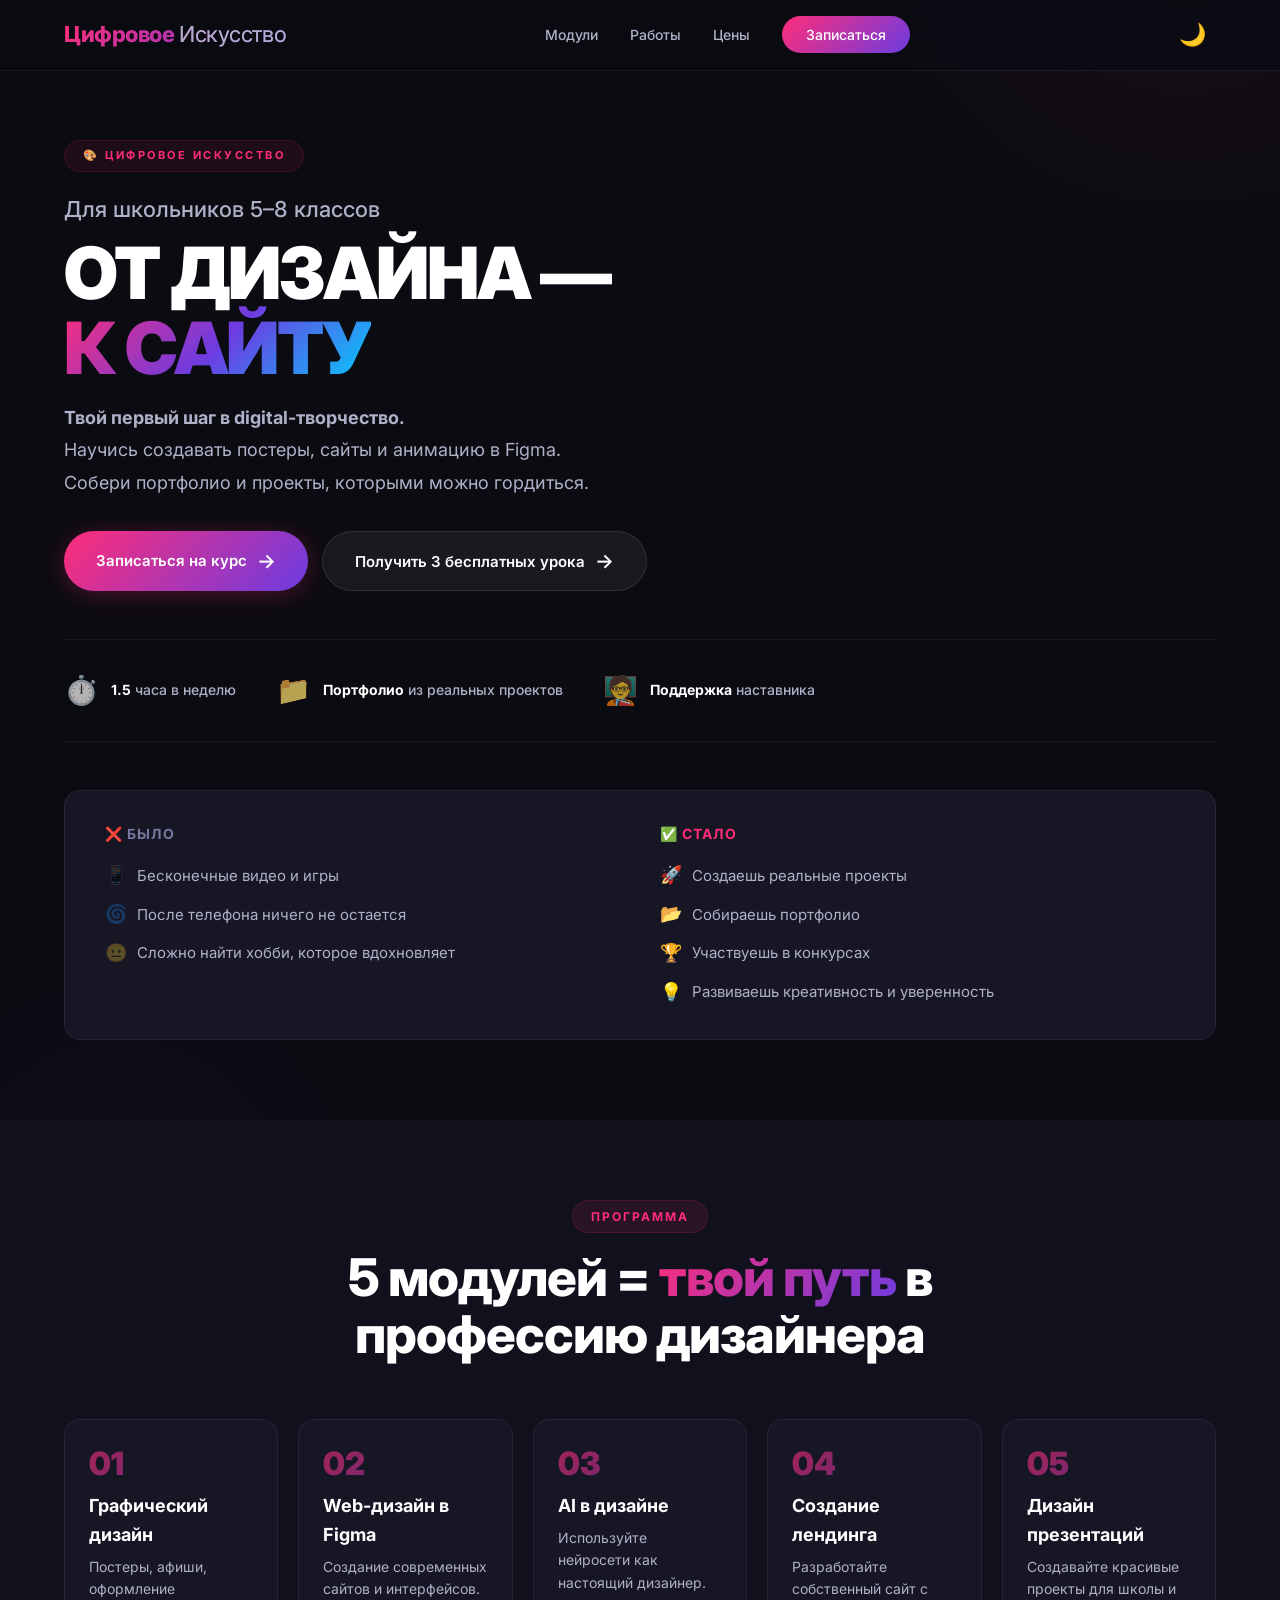
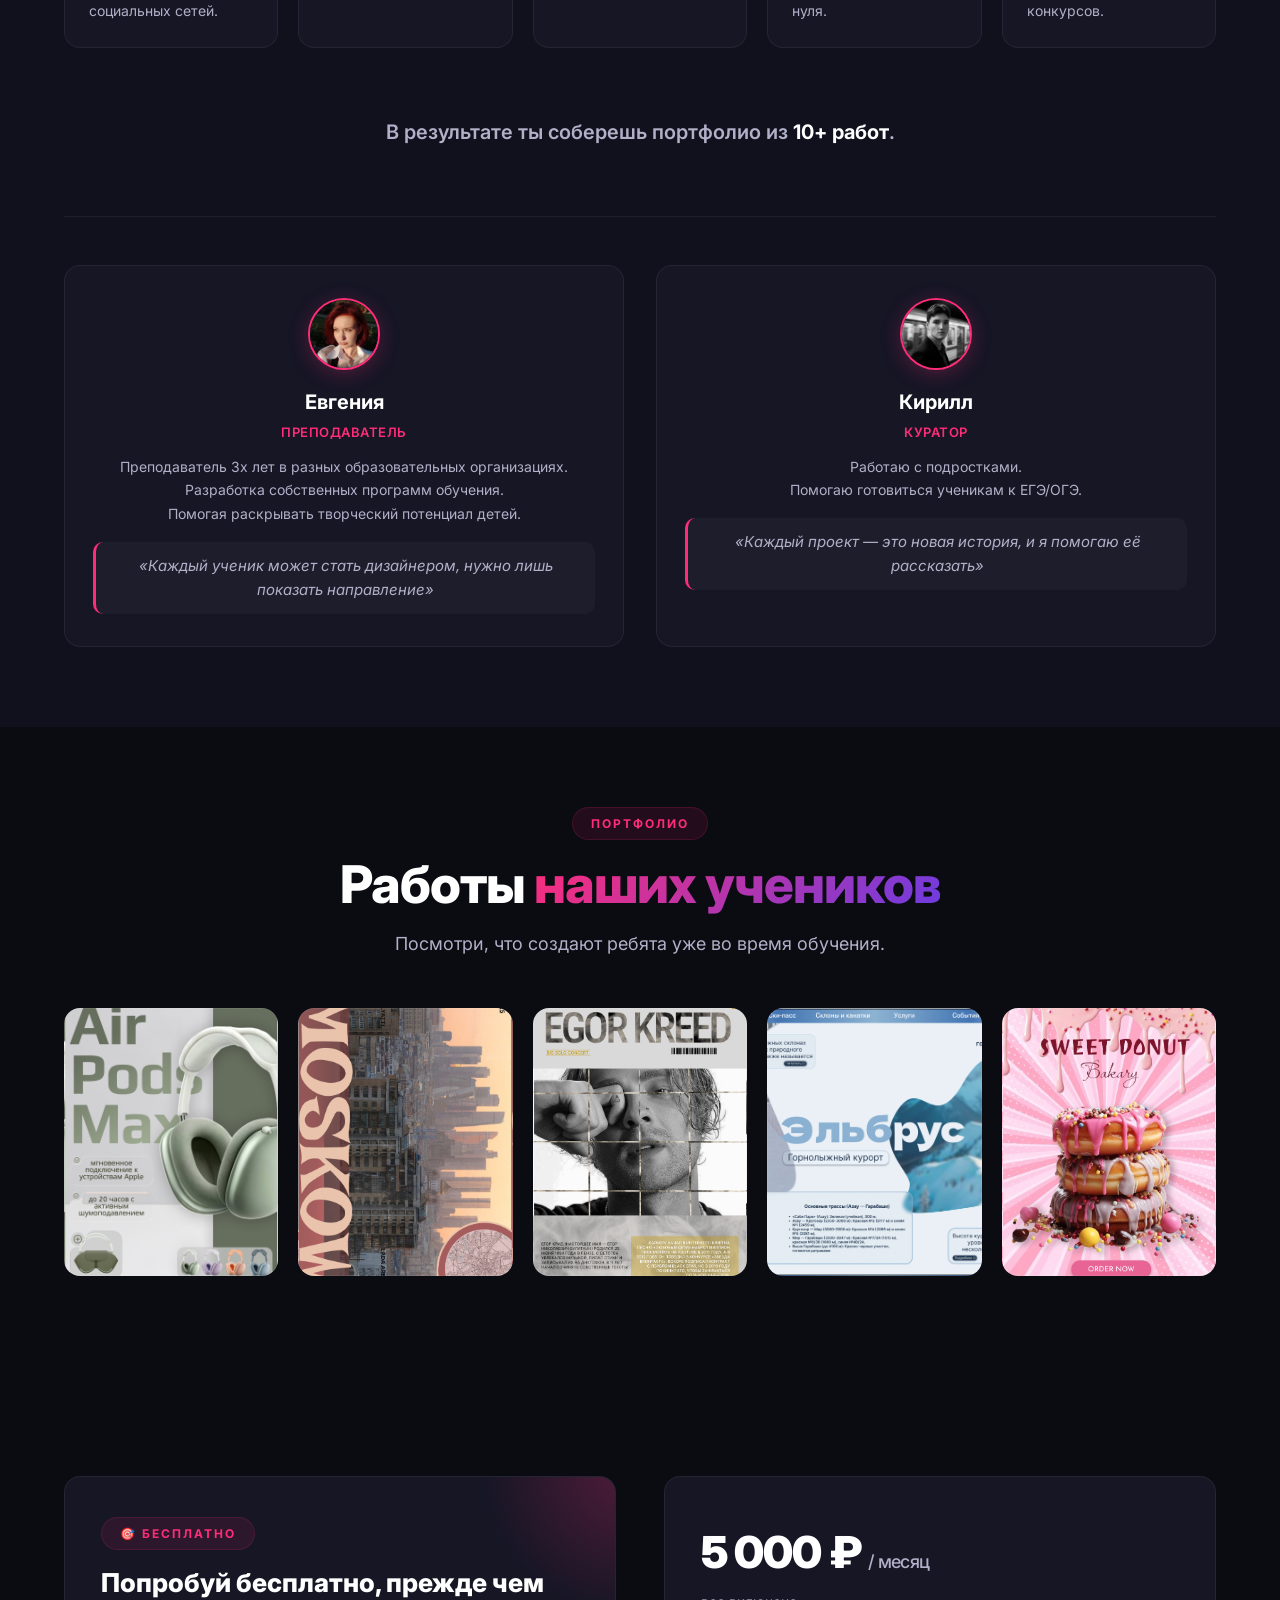
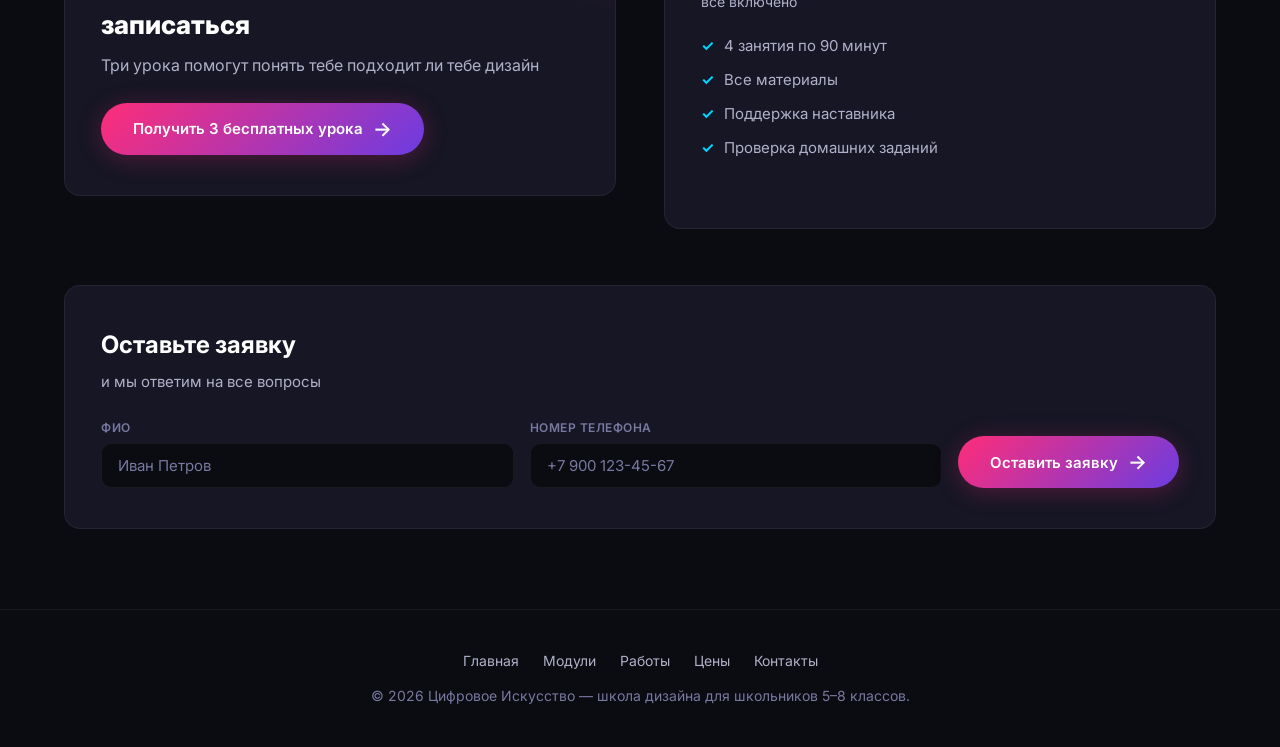
==== index.html @ 3e873a7a "Add files via upload" ====
<!DOCTYPE html>
<html lang="ru">
<head>
    <meta charset="UTF-8" />
    <meta name="viewport" content="width=device-width, initial-scale=1.0" />
    <title>Цифровое Искусство — школа дизайна</title>

    <link rel="preconnect" href="https://fonts.googleapis.com" />
    <link rel="preconnect" href="https://fonts.gstatic.com" crossorigin />
    <link href="https://fonts.googleapis.com/css2?family=Inter:opsz,wght@14..32,400;14..32,500;14..32,600;14..32,700;14..32,800;14..32,900&display=swap" rel="stylesheet" />

    <link rel="stylesheet" href="css/style.css" />
</head>
<body>

    <!-- ========== ХЕДЕР ========== -->
    <header class="header" id="header">
        <div class="container">
            <a href="#" class="logo">Цифровое <span>Искусство</span></a>

            <ul class="nav-links" id="navLinks">
                <li><a href="#modules">Модули</a></li>
                <li><a href="#works">Работы</a></li>
                <li><a href="#pricing">Цены</a></li>
                <li><a href="#contact" class="nav-cta">Записаться</a></li>
            </ul>

            <button class="theme-toggle" id="themeToggle" aria-label="Сменить тему">🌙</button>

            <button class="hamburger" id="hamburger" aria-label="Меню">
                <span></span><span></span><span></span>
            </button>
        </div>
    </header>

    <!-- ========== ГЛАВНЫЙ ЭКРАН ========== -->
    <section class="hero" id="hero">
        <div class="container">

            <div class="hero-badge">🎨 Цифровое искусство</div>

            <p class="hero-subtitle">Для школьников 5–8 классов</p>

            <h1>
                ОТ ДИЗАЙНА —<br />
                <span class="gradient-text">К САЙТУ</span>
            </h1>

            <p class="hero-desc">
                <strong>Твой первый шаг в digital-творчество.</strong><br />
                Научись создавать постеры, сайты и анимацию в Figma.<br />
                Собери портфолио и проекты, которыми можно гордиться.
            </p>

            <div class="hero-buttons">
                <a href="#contact" class="btn btn-primary btn-arrow">Записаться на курс</a>
                <button class="btn btn-secondary btn-arrow" id="freeLessonsBtn">Получить 3 бесплатных урока</button>
            </div>

            <div class="hero-stats">
                <div class="stat">
                    <span class="stat-icon">⏱️</span>
                    <span class="stat-text"><strong>1.5</strong> часа в неделю</span>
                </div>
                <div class="stat">
                    <span class="stat-icon">📁</span>
                    <span class="stat-text"><strong>Портфолио</strong> из реальных проектов</span>
                </div>
                <div class="stat">
                    <span class="stat-icon">🧑‍🏫</span>
                    <span class="stat-text"><strong>Поддержка</strong> наставника</span>
                </div>
            </div>

            <!-- БЫЛО / СТАЛО -->
            <div class="compare-grid">
                <div class="compare-col before">
                    <h4>❌ Было</h4>
                    <ul>
                        <li><span class="icon">📱</span> Бесконечные видео и игры</li>
                        <li><span class="icon">🌀</span> После телефона ничего не остается</li>
                        <li><span class="icon">😐</span> Сложно найти хобби, которое вдохновляет</li>
                    </ul>
                </div>
                <div class="compare-col after">
                    <h4>✅ Стало</h4>
                    <ul>
                        <li><span class="icon">🚀</span> Создаешь реальные проекты</li>
                        <li><span class="icon">📂</span> Собираешь портфолио</li>
                        <li><span class="icon">🏆</span> Участвуешь в конкурсах</li>
                        <li><span class="icon">💡</span> Развиваешь креативность и уверенность</li>
                    </ul>
                </div>
            </div>

        </div>
    </section>

    <!-- ========== МОДУЛИ ========== -->
    <section class="section modules anchor-offset" id="modules">
        <div class="container">

            <div class="modules-header">
                <span class="section-label">Программа</span>
                <h2 class="section-title">
                    5 модулей = <span class="highlight">твой путь</span> в профессию дизайнера
                </h2>
            </div>

            <div class="modules-grid">
                <div class="module-card">
                    <div class="module-number">01</div>
                    <h4>Графический дизайн</h4>
                    <p>Постеры, афиши, оформление социальных сетей.</p>
                </div>
                <div class="module-card">
                    <div class="module-number">02</div>
                    <h4>Web-дизайн в Figma</h4>
                    <p>Создание современных сайтов и интерфейсов.</p>
                </div>
                <div class="module-card">
                    <div class="module-number">03</div>
                    <h4>AI в дизайне</h4>
                    <p>Используйте нейросети как настоящий дизайнер.</p>
                </div>
                <div class="module-card">
                    <div class="module-number">04</div>
                    <h4>Создание лендинга</h4>
                    <p>Разработайте собственный сайт с нуля.</p>
                </div>
                <div class="module-card">
                    <div class="module-number">05</div>
                    <h4>Дизайн презентаций</h4>
                    <p>Создавайте красивые проекты для школы и конкурсов.</p>
                </div>
            </div>

            <div class="modules-result">
                В результате ты соберешь портфолио из <strong>10+ работ</strong>.
            </div>

            <!-- Наставники -->
            <div class="mentors">
                <div class="mentor-card">
                    <div class="mentor-avatar">
                        <img src="assets/images/mentor-evgeniya.png" alt="Евгения" />
                    </div>
                    <h4>Евгения</h4>
                    <div class="mentor-role">Преподаватель</div>
                    <p>
                        Преподаватель 3х лет в разных образовательных организациях.<br />
                        Разработка собственных программ обучения.<br />
                        Помогая раскрывать творческий потенциал детей.
                    </p>
                    <div class="mentor-quote">
                        «Каждый ученик может стать дизайнером, нужно лишь показать направление»
                    </div>
                </div>

                <div class="mentor-card">
                    <div class="mentor-avatar">
                        <img src="assets/images/mentor-kirill.png" alt="Кирилл" />
                    </div>
                    <h4>Кирилл</h4>
                    <div class="mentor-role">Куратор</div>
                    <p>
                        Работаю с подростками.<br />
                        Помогаю готовиться ученикам к ЕГЭ/ОГЭ.
                    </p>
                    <div class="mentor-quote">
                        «Каждый проект — это новая история, и я помогаю её рассказать»
                    </div>
                </div>
            </div>

        </div>
    </section>

    <!-- ========== РАБОТЫ УЧЕНИКОВ (БЕЗ ТЕКСТА) ========== -->
    <section class="section works anchor-offset" id="works">
        <div class="container">

            <div class="works-header">
                <span class="section-label">Портфолио</span>
                <h2 class="section-title">Работы <span class="highlight">наших учеников</span></h2>
                <p class="section-sub">Посмотри, что создают ребята уже во время обучения.</p>
            </div>

            <div class="works-grid">
                <div class="work-card work-1"></div>
                <div class="work-card work-2"></div>
                <div class="work-card work-3"></div>
                <div class="work-card work-4"></div>
                <div class="work-card work-5"></div>
            </div>

        </div>
    </section>

    <!-- ========== МОДАЛЬНОЕ ОКНО ДЛЯ ДОСТУПА К ВИДЕО ========== -->
    <div class="modal-overlay" id="videoAccessModal">
        <div class="modal-box">
            <button class="modal-close" id="modalClose">&times;</button>
            <h3>🎬 Получите доступ к трём бесплатным урокам</h3>
            <p>Введите ваш email, и мы отправим ссылки на видео.</p>
            <form id="accessForm">
                <input type="email" id="accessEmail" placeholder="Ваш email" required />
                <button type="submit" class="btn btn-primary btn-arrow">Получить доступ</button>
            </form>
            <p style="margin-top: 12px; font-size: 14px; color: var(--text-muted);">После ввода email вы будете перенаправлены на страницу с видео.</p>
        </div>
    </div>

    <!-- ========== ЦЕНЫ И ЗАЯВКА ========== -->
    <section class="section pricing anchor-offset" id="pricing">
        <div class="container">

            <div class="pricing-grid">

                <div class="trial-box" id="trial">
                    <span class="section-label" style="margin-bottom:12px;">🎯 Бесплатно</span>
                    <h3>Попробуй бесплатно, прежде чем записаться</h3>
                    <p>Три урока помогут понять тебе подходит ли тебе дизайн</p>
                    <button class="btn btn-primary btn-arrow" id="freeLessonsBtn2">Получить 3 бесплатных урока</button>
                </div>

                <div class="price-box">
                    <div class="price">5 000 ₽ <span>/ месяц</span></div>
                    <div class="price-sub">все включено</div>
                    <ul class="price-features">
                        <li><span class="check">✓</span> 4 занятия по 90 минут</li>
                        <li><span class="check">✓</span> Все материалы</li>
                        <li><span class="check">✓</span> Поддержка наставника</li>
                        <li><span class="check">✓</span> Проверка домашних заданий</li>
                    </ul>
                </div>

                <div class="form-box" id="contact">
                    <h3>Оставьте заявку</h3>
                    <p class="form-sub">и мы ответим на все вопросы</p>

                    <form id="signupForm">
                        <div class="form-group">
                            <div class="field">
                                <label for="name">ФИО</label>
                                <input type="text" id="name" placeholder="Иван Петров" required />
                            </div>
                            <div class="field">
                                <label for="phone">Номер телефона</label>
                                <input type="tel" id="phone" placeholder="+7 900 123-45-67" required />
                            </div>
                            <button type="submit" class="btn btn-primary btn-arrow">Оставить заявку</button>
                        </div>
                    </form>
                </div>

            </div>

        </div>
    </section>

    <!-- ========== ФУТЕР ========== -->
    <footer class="footer">
        <div class="container">
            <div class="footer-links">
                <a href="#hero">Главная</a>
                <a href="#modules">Модули</a>
                <a href="#works">Работы</a>
                <a href="#pricing">Цены</a>
                <a href="#contact">Контакты</a>
            </div>
            <p>
                © 2026 Цифровое Искусство — школа дизайна для школьников 5–8 классов.
            </p>
        </div>
    </footer>

    <script src="js/script.js"></script>
</body>
</html>
---- css/style.css ----
/* ============================================
   0. RESET & БАЗОВЫЕ ПЕРЕМЕННЫЕ (ТЁМНАЯ ТЕМА)
   ============================================ */
*,
*::before,
*::after {
    margin: 0;
    padding: 0;
    box-sizing: border-box;
}

:root {
    --bg-primary: #0b0b12;
    --bg-secondary: #11111e;
    --bg-card: #161625;
    --bg-card-hover: #1e1e35;
    --text-primary: #ffffff;
    --text-secondary: #b0b0c8;
    --text-muted: #7878a0;
    --pink: #ff2d78;
    --pink-glow: rgba(255, 45, 120, 0.25);
    --purple: #6c3ce1;
    --purple-glow: rgba(108, 60, 225, 0.20);
    --cyan: #00d4ff;
    --cyan-glow: rgba(0, 212, 255, 0.15);
    --border-color: rgba(255, 255, 255, 0.06);
    --radius: 16px;
    --radius-sm: 10px;
    --transition: 0.3s cubic-bezier(0.4, 0, 0.2, 1);
    --font: 'Inter', -apple-system, BlinkMacSystemFont, sans-serif;
}

/* ===== СВЕТЛАЯ ТЕМА ===== */
.light-theme {
    --bg-primary: #f5f5f7;
    --bg-secondary: #e8e8ed;
    --bg-card: #ffffff;
    --bg-card-hover: #f0f0f5;
    --text-primary: #1a1a1e;
    --text-secondary: #3a3a4a;
    --text-muted: #6a6a82;
    --border-color: rgba(0, 0, 0, 0.08);
}

html {
    scroll-behavior: smooth;
}

body {
    font-family: var(--font);
    background: var(--bg-primary);
    color: var(--text-primary);
    line-height: 1.6;
    overflow-x: hidden;
    -webkit-font-smoothing: antialiased;
    transition: background 0.3s, color 0.3s;
}

a {
    text-decoration: none;
    color: inherit;
}

img {
    display: block;
    max-width: 100%;
}

.container {
    max-width: 1200px;
    margin: 0 auto;
    padding: 0 24px;
}

.section {
    padding: 80px 0;
}

.section-label {
    display: inline-block;
    font-size: 12px;
    font-weight: 700;
    letter-spacing: 2px;
    text-transform: uppercase;
    color: var(--pink);
    background: rgba(255, 45, 120, 0.10);
    padding: 6px 18px;
    border-radius: 100px;
    border: 1px solid rgba(255, 45, 120, 0.15);
    margin-bottom: 16px;
}

.section-title {
    font-size: clamp(32px, 5vw, 52px);
    font-weight: 800;
    line-height: 1.1;
    letter-spacing: -0.02em;
    margin-bottom: 16px;
}

.section-title .highlight {
    background: linear-gradient(135deg, var(--pink), var(--purple));
    -webkit-background-clip: text;
    -webkit-text-fill-color: transparent;
    background-clip: text;
}

.section-sub {
    font-size: 18px;
    color: var(--text-secondary);
    max-width: 600px;
    line-height: 1.7;
}

/* ============================================
   1. КНОПКИ
   ============================================ */
.btn {
    display: inline-flex;
    align-items: center;
    gap: 10px;
    padding: 14px 32px;
    border-radius: 100px;
    font-weight: 600;
    font-size: 15px;
    border: none;
    cursor: pointer;
    transition: var(--transition);
    font-family: var(--font);
    position: relative;
    overflow: hidden;
}

.btn-primary {
    background: linear-gradient(135deg, var(--pink), var(--purple));
    color: #fff !important;
    box-shadow: 0 4px 24px var(--pink-glow);
}
.btn-primary:hover {
    transform: translateY(-2px) scale(1.02);
    box-shadow: 0 8px 40px var(--pink-glow);
}

.btn-secondary {
    background: rgba(255, 255, 255, 0.06);
    color: var(--text-primary);
    border: 1px solid rgba(255, 255, 255, 0.10);
    backdrop-filter: blur(4px);
}
.btn-secondary:hover {
    background: rgba(255, 255, 255, 0.12);
    border-color: rgba(255, 255, 255, 0.20);
    transform: translateY(-2px);
}
.light-theme .btn-secondary {
    background: rgba(0, 0, 0, 0.06);
    border-color: rgba(0, 0, 0, 0.12);
    color: #1a1a1e;
}
.light-theme .btn-secondary:hover {
    background: rgba(0, 0, 0, 0.12);
}

.btn-arrow::after {
    content: '→';
    font-size: 20px;
    transition: var(--transition);
    display: inline-block;
}
.btn-arrow:hover::after {
    transform: translateX(4px);
}

/* ============================================
   2. ХЕДЕР
   ============================================ */
.header {
    position: fixed;
    top: 0;
    left: 0;
    right: 0;
    z-index: 1000;
    padding: 16px 0;
    background: rgba(11, 11, 18, 0.80);
    backdrop-filter: blur(16px) saturate(1.2);
    border-bottom: 1px solid var(--border-color);
    transition: background 0.3s, border-color 0.3s;
}

.light-theme .header {
    background: rgba(245, 245, 247, 0.85);
}

.header .container {
    display: flex;
    align-items: center;
    justify-content: space-between;
}

.logo {
    font-size: 22px;
    font-weight: 800;
    letter-spacing: -0.02em;
    background: linear-gradient(135deg, var(--pink), var(--purple));
    -webkit-background-clip: text;
    -webkit-text-fill-color: transparent;
    background-clip: text;
}
.logo span {
    font-weight: 400;
    -webkit-text-fill-color: var(--text-secondary);
    background: none;
}

.nav-links {
    display: flex;
    align-items: center;
    gap: 32px;
    list-style: none;
}
.nav-links a {
    font-size: 14px;
    font-weight: 500;
    color: var(--text-secondary);
    transition: var(--transition);
    position: relative;
}
.nav-links a::after {
    content: '';
    position: absolute;
    bottom: -4px;
    left: 0;
    width: 0;
    height: 2px;
    background: var(--pink);
    transition: var(--transition);
}
.nav-links a:hover {
    color: var(--text-primary);
}
.nav-links a:hover::after {
    width: 100%;
}

.nav-cta {
    padding: 10px 24px;
    font-size: 13px;
    background: linear-gradient(135deg, var(--pink), var(--purple));
    border-radius: 100px;
    color: #fff !important;
    font-weight: 600;
    transition: var(--transition);
    border: none;
    cursor: pointer;
}
.nav-cta:hover {
    transform: scale(1.05);
    box-shadow: 0 4px 24px var(--pink-glow);
}

.hamburger {
    display: none;
    flex-direction: column;
    gap: 5px;
    cursor: pointer;
    background: none;
    border: none;
    padding: 4px;
}
.hamburger span {
    display: block;
    width: 26px;
    height: 2.5px;
    background: var(--text-primary);
    border-radius: 4px;
    transition: var(--transition);
}

.theme-toggle {
    background: none;
    border: none;
    font-size: 22px;
    cursor: pointer;
    padding: 6px 10px;
    border-radius: 100px;
    transition: var(--transition);
    color: var(--text-secondary);
}
.theme-toggle:hover {
    background: rgba(255, 255, 255, 0.06);
    transform: scale(1.1);
}
.light-theme .theme-toggle:hover {
    background: rgba(0, 0, 0, 0.06);
}

/* ============================================
   3. ГЛАВНЫЙ ЭКРАН (HERO)
   ============================================ */
.hero {
    padding: 140px 0 80px;
    position: relative;
    overflow: hidden;
}

.hero::before {
    content: '';
    position: absolute;
    top: -40%;
    right: -20%;
    width: 700px;
    height: 700px;
    background: radial-gradient(circle, rgba(255, 45, 120, 0.08), transparent 70%);
    pointer-events: none;
    border-radius: 50%;
}
.hero::after {
    content: '';
    position: absolute;
    bottom: -30%;
    left: -10%;
    width: 500px;
    height: 500px;
    background: radial-gradient(circle, rgba(108, 60, 225, 0.06), transparent 70%);
    pointer-events: none;
    border-radius: 50%;
}

.hero .container {
    position: relative;
    z-index: 2;
}

.hero-badge {
    display: inline-block;
    font-size: 11px;
    font-weight: 700;
    letter-spacing: 2.5px;
    text-transform: uppercase;
    color: var(--pink);
    background: rgba(255, 45, 120, 0.08);
    padding: 6px 18px;
    border-radius: 100px;
    border: 1px solid rgba(255, 45, 120, 0.12);
    margin-bottom: 20px;
}

.hero h1 {
    font-size: clamp(38px, 7vw, 72px);
    font-weight: 900;
    line-height: 1.05;
    letter-spacing: -0.03em;
    margin-bottom: 8px;
}
.hero h1 .gradient-text {
    background: linear-gradient(135deg, var(--pink), var(--purple), var(--cyan));
    -webkit-background-clip: text;
    -webkit-text-fill-color: transparent;
    background-clip: text;
}

.hero-subtitle {
    font-size: clamp(16px, 2vw, 22px);
    color: var(--text-secondary);
    font-weight: 500;
    margin-bottom: 8px;
}

.hero-desc {
    font-size: 18px;
    color: var(--text-secondary);
    max-width: 540px;
    line-height: 1.8;
    margin: 16px 0 32px;
}

.hero-buttons {
    display: flex;
    flex-wrap: wrap;
    gap: 14px;
    margin-bottom: 48px;
}

.hero-stats {
    display: flex;
    flex-wrap: wrap;
    gap: 40px;
    padding: 28px 0;
    border-top: 1px solid var(--border-color);
    border-bottom: 1px solid var(--border-color);
    margin-bottom: 48px;
}
.hero-stats .stat {
    display: flex;
    align-items: center;
    gap: 12px;
}
.hero-stats .stat-icon {
    font-size: 28px;
    opacity: 0.7;
}
.hero-stats .stat-text {
    font-size: 14px;
    color: var(--text-secondary);
    font-weight: 500;
}
.hero-stats .stat-text strong {
    color: var(--text-primary);
    font-weight: 700;
}

.compare-grid {
    display: grid;
    grid-template-columns: 1fr 1fr;
    gap: 40px;
    background: var(--bg-card);
    border-radius: var(--radius);
    padding: 32px 40px;
    border: 1px solid var(--border-color);
    transition: background 0.3s, border-color 0.3s;
}
.compare-col h4 {
    font-size: 14px;
    font-weight: 700;
    letter-spacing: 1px;
    text-transform: uppercase;
    margin-bottom: 16px;
}
.compare-col.before h4 {
    color: var(--text-muted);
}
.compare-col.after h4 {
    color: var(--pink);
}
.compare-col ul {
    list-style: none;
    display: flex;
    flex-direction: column;
    gap: 10px;
}
.compare-col ul li {
    font-size: 15px;
    color: var(--text-secondary);
    display: flex;
    align-items: center;
    gap: 10px;
}
.compare-col ul li .icon {
    font-size: 18px;
    flex-shrink: 0;
}
.compare-col.before ul li .icon {
    opacity: 0.3;
}
.compare-col.after ul li .icon {
    color: var(--cyan);
}

/* ============================================
   4. МОДУЛИ
   ============================================ */
.modules {
    background: var(--bg-secondary);
    transition: background 0.3s;
}

.modules-header {
    text-align: center;
    margin-bottom: 56px;
}
.modules-header .section-title {
    max-width: 700px;
    margin: 0 auto 12px;
}
.modules-header .section-sub {
    margin: 0 auto;
}

.modules-grid {
    display: grid;
    grid-template-columns: repeat(auto-fit, minmax(200px, 1fr));
    gap: 20px;
    margin-bottom: 48px;
}

.module-card {
    background: var(--bg-card);
    border-radius: var(--radius);
    padding: 28px 24px 24px;
    border: 1px solid var(--border-color);
    transition: var(--transition);
    position: relative;
    overflow: hidden;
}
.module-card::before {
    content: '';
    position: absolute;
    top: 0;
    left: 0;
    right: 0;
    height: 3px;
    background: linear-gradient(90deg, var(--pink), var(--purple));
    opacity: 0;
    transition: var(--transition);
}
.module-card:hover {
    transform: translateY(-4px);
    border-color: rgba(255, 45, 120, 0.15);
    background: var(--bg-card-hover);
}
.module-card:hover::before {
    opacity: 1;
}

.module-number {
    font-size: 32px;
    font-weight: 900;
    background: linear-gradient(135deg, var(--pink), var(--purple));
    -webkit-background-clip: text;
    -webkit-text-fill-color: transparent;
    background-clip: text;
    opacity: 0.6;
    line-height: 1;
    margin-bottom: 12px;
}
.module-card h4 {
    font-size: 18px;
    font-weight: 700;
    margin-bottom: 6px;
}
.module-card p {
    font-size: 14px;
    color: var(--text-secondary);
    line-height: 1.6;
}

.modules-result {
    text-align: center;
    font-size: 20px;
    font-weight: 600;
    color: var(--text-secondary);
    padding: 20px 0 12px;
}
.modules-result strong {
    color: var(--text-primary);
}

.mentors {
    display: grid;
    grid-template-columns: repeat(auto-fit, minmax(280px, 1fr));
    gap: 32px;
    margin-top: 56px;
    padding-top: 48px;
    border-top: 1px solid var(--border-color);
}

.mentor-card {
    background: var(--bg-card);
    border-radius: var(--radius);
    padding: 32px 28px;
    border: 1px solid var(--border-color);
    transition: var(--transition);
    text-align: center;
}
.mentor-card:hover {
    border-color: rgba(255, 255, 255, 0.08);
    transform: translateY(-2px);
}

.mentor-avatar {
    width: 72px;
    height: 72px;
    border-radius: 50%;
    margin: 0 auto 16px;
    overflow: hidden;
    border: 2px solid var(--pink);
    box-shadow: 0 4px 20px var(--pink-glow);
}
.mentor-avatar img {
    width: 100%;
    height: 100%;
    object-fit: cover;
}

.mentor-card h4 {
    font-size: 20px;
    font-weight: 700;
    margin-bottom: 4px;
}
.mentor-card .mentor-role {
    font-size: 13px;
    color: var(--pink);
    font-weight: 600;
    text-transform: uppercase;
    letter-spacing: 0.5px;
    margin-bottom: 12px;
}
.mentor-card p {
    font-size: 14px;
    color: var(--text-secondary);
    line-height: 1.7;
}
.mentor-quote {
    margin-top: 16px;
    font-style: italic;
    font-size: 15px;
    color: var(--text-secondary);
    padding: 12px 16px;
    background: rgba(255, 255, 255, 0.03);
    border-radius: var(--radius-sm);
    border-left: 3px solid var(--pink);
}
.light-theme .mentor-quote {
    background: rgba(0, 0, 0, 0.06);
    border-left-color: var(--pink);
}

/* ============================================
   5. РАБОТЫ УЧЕНИКОВ (БЕЗ ТЕКСТА, АДАПТИВНО)
   ============================================ */
.works {
    background: var(--bg-primary);
    transition: background 0.3s;
}

.works-header {
    text-align: center;
    margin-bottom: 48px;
}
.works-header .section-sub {
    margin: 0 auto;
}

.works-grid {
    display: grid;
    grid-template-columns: repeat(auto-fit, minmax(180px, 1fr));
    gap: 20px;
    margin-bottom: 40px;
}

.work-card {
    background: var(--bg-card);
    border-radius: var(--radius);
    overflow: hidden;
    border: 1px solid var(--border-color);
    transition: var(--transition);
    aspect-ratio: 4 / 5;
    background-size: cover;
    background-position: center;
    min-height: 140px;
}
.work-card:hover {
    transform: scale(1.02);
    border-color: rgba(255, 45, 120, 0.20);
}

/* РЕАЛЬНЫЕ КАРТИНКИ (PNG) */
.work-1 { background-image: url('../assets/images/work-1.png'); }
.work-2 { background-image: url('../assets/images/work-2.png'); }
.work-3 { background-image: url('../assets/images/work-3.png'); }
.work-4 { background-image: url('../assets/images/work-4.png'); }
.work-5 { background-image: url('../assets/images/work-5.png'); }

/* ============================================
   6. ВИДЕО (скрыто, показывается через JS)
   ============================================ */
.videos {
    background: var(--bg-secondary);
    transition: background 0.3s;
}
.video-gallery {
    display: grid;
    grid-template-columns: repeat(auto-fit, minmax(280px, 1fr));
    gap: 24px;
    margin-top: 24px;
}
.video-item {
    background: var(--bg-card);
    border-radius: var(--radius);
    overflow: hidden;
    padding: 12px;
    border: 1px solid var(--border-color);
    transition: var(--transition);
}
.video-item:hover {
    border-color: rgba(255, 45, 120, 0.2);
}
.video-item iframe {
    width: 100%;
    aspect-ratio: 16/9;
    border: none;
    border-radius: var(--radius-sm);
}
.video-item h4 {
    margin-top: 10px;
    font-size: 16px;
    color: var(--text-primary);
}

/* ============================================
   7. МОДАЛЬНОЕ ОКНО
   ============================================ */
.modal-overlay {
    display: none;
    position: fixed;
    inset: 0;
    background: rgba(0, 0, 0, 0.6);
    backdrop-filter: blur(8px);
    z-index: 9999;
    justify-content: center;
    align-items: center;
}
.modal-overlay.active {
    display: flex;
}

.modal-box {
    background: var(--bg-card);
    border-radius: var(--radius);
    padding: 40px;
    max-width: 500px;
    width: 90%;
    position: relative;
    border: 1px solid var(--border-color);
    box-shadow: 0 20px 60px rgba(0, 0, 0, 0.5);
}
.modal-close {
    position: absolute;
    top: 12px;
    right: 16px;
    background: none;
    border: none;
    font-size: 28px;
    color: var(--text-secondary);
    cursor: pointer;
    transition: var(--transition);
}
.modal-close:hover {
    color: var(--text-primary);
    transform: rotate(90deg);
}
.modal-box h3 {
    font-size: 26px;
    margin-bottom: 8px;
}
.modal-box p {
    color: var(--text-secondary);
    margin-bottom: 20px;
}
.modal-box form {
    display: flex;
    flex-direction: column;
    gap: 16px;
}
.modal-box input {
    padding: 12px 16px;
    border-radius: var(--radius-sm);
    border: 1px solid var(--border-color);
    background: var(--bg-primary);
    color: var(--text-primary);
    font-size: 16px;
    font-family: var(--font);
}
.modal-box input:focus {
    border-color: var(--pink);
    outline: none;
    box-shadow: 0 0 0 4px var(--pink-glow);
}
.modal-box .btn {
    justify-content: center;
}

/* ============================================
   8. ЦЕНЫ И ФОРМА
   ============================================ */
.pricing {
    background: var(--bg-primary);
    transition: background 0.3s;
}

.pricing-grid {
    display: grid;
    grid-template-columns: 1fr 1fr;
    gap: 48px;
    align-items: start;
}

.trial-box {
    background: var(--bg-card);
    border-radius: var(--radius);
    padding: 40px 36px;
    border: 1px solid var(--border-color);
    position: relative;
    overflow: hidden;
    transition: background 0.3s, border-color 0.3s;
}
.trial-box::before {
    content: '';
    position: absolute;
    top: -50%;
    right: -30%;
    width: 300px;
    height: 300px;
    background: radial-gradient(circle, var(--pink-glow), transparent 70%);
    pointer-events: none;
}

.trial-box h3 {
    font-size: 26px;
    font-weight: 800;
    margin-bottom: 8px;
    position: relative;
    z-index: 2;
}
.trial-box p {
    color: var(--text-secondary);
    font-size: 16px;
    margin-bottom: 24px;
    position: relative;
    z-index: 2;
}
.trial-box .btn {
    position: relative;
    z-index: 2;
}

.price-box {
    background: var(--bg-card);
    border-radius: var(--radius);
    padding: 40px 36px;
    border: 1px solid var(--border-color);
    transition: background 0.3s, border-color 0.3s;
}
.price-box .price {
    font-size: 44px;
    font-weight: 900;
    letter-spacing: -0.02em;
    margin-bottom: 4px;
}
.price-box .price span {
    font-size: 18px;
    font-weight: 500;
    color: var(--text-secondary);
}
.price-box .price-sub {
    color: var(--text-secondary);
    font-size: 14px;
    margin-bottom: 20px;
}
.price-features {
    list-style: none;
    display: flex;
    flex-direction: column;
    gap: 10px;
    margin-bottom: 28px;
}
.price-features li {
    display: flex;
    align-items: center;
    gap: 10px;
    font-size: 15px;
    color: var(--text-secondary);
}
.price-features li .check {
    color: var(--cyan);
    font-weight: 700;
}

.form-box {
    background: var(--bg-card);
    border-radius: var(--radius);
    padding: 40px 36px;
    border: 1px solid var(--border-color);
    grid-column: 1 / -1;
    margin-top: 8px;
    transition: background 0.3s, border-color 0.3s;
}
.form-box h3 {
    font-size: 24px;
    font-weight: 700;
    margin-bottom: 6px;
}
.form-box .form-sub {
    color: var(--text-secondary);
    font-size: 15px;
    margin-bottom: 24px;
}

.form-group {
    display: flex;
    flex-wrap: wrap;
    gap: 16px;
    align-items: flex-end;
}
.form-group .field {
    flex: 1 1 200px;
    min-width: 160px;
}
.form-group .field label {
    display: block;
    font-size: 12px;
    font-weight: 600;
    text-transform: uppercase;
    letter-spacing: 0.5px;
    color: var(--text-muted);
    margin-bottom: 6px;
}
.form-group .field input {
    width: 100%;
    padding: 12px 16px;
    border-radius: var(--radius-sm);
    border: 1px solid var(--border-color);
    background: var(--bg-primary);
    color: var(--text-primary);
    font-size: 15px;
    font-family: var(--font);
    transition: var(--transition);
    outline: none;
}
.form-group .field input::placeholder {
    color: var(--text-muted);
}
.form-group .field input:focus {
    border-color: var(--pink);
    background: rgba(255, 45, 120, 0.04);
    box-shadow: 0 0 0 4px var(--pink-glow);
}
.form-group .btn {
    flex-shrink: 0;
}

/* ============================================
   9. ФУТЕР
   ============================================ */
.footer {
    padding: 40px 0;
    border-top: 1px solid var(--border-color);
    text-align: center;
    color: var(--text-muted);
    font-size: 14px;
}
.footer a {
    color: var(--text-secondary);
    transition: var(--transition);
}
.footer a:hover {
    color: var(--text-primary);
}
.footer .footer-links {
    display: flex;
    justify-content: center;
    gap: 24px;
    margin-bottom: 12px;
    flex-wrap: wrap;
}

/* ============================================
   10. АДАПТИВНОСТЬ
   ============================================ */
@media (max-width: 992px) {
    .pricing-grid {
        grid-template-columns: 1fr;
        gap: 32px;
    }
    .form-box {
        grid-column: 1;
    }
    .compare-grid {
        grid-template-columns: 1fr;
        gap: 24px;
        padding: 24px;
    }
    .hero-stats {
        gap: 24px;
    }
}

@media (max-width: 768px) {
    .nav-links {
        display: none;
        flex-direction: column;
        position: absolute;
        top: 100%;
        left: 0;
        right: 0;
        background: var(--bg-primary);
        padding: 24px;
        gap: 16px;
        border-bottom: 1px solid var(--border-color);
    }
    .nav-links.open {
        display: flex;
    }
    .hamburger {
        display: flex;
    }

    .hero {
        padding: 120px 0 60px;
    }
    .hero-buttons {
        flex-direction: column;
        align-items: stretch;
    }
    .hero-buttons .btn {
        justify-content: center;
    }

    .section {
        padding: 56px 0;
    }

    .modules-grid {
        grid-template-columns: 1fr 1fr;
    }

    .mentors {
        grid-template-columns: 1fr;
    }

    .form-group {
        flex-direction: column;
        align-items: stretch;
    }
    .form-group .field {
        flex: 1 1 auto;
    }
    .form-group .btn {
        width: 100%;
        justify-content: center;
    }

    .trial-box,
    .price-box,
    .form-box {
        padding: 28px 20px;
    }

    .compare-grid {
        padding: 20px;
    }

    .hero-stats {
        flex-direction: column;
        gap: 14px;
        padding: 20px 0;
    }

    .video-gallery {
        grid-template-columns: 1fr !important;
    }

    /* УЛУЧШЕННАЯ АДАПТАЦИЯ ДЛЯ РАБОТ */
    .works-grid {
        grid-template-columns: repeat(auto-fit, minmax(150px, 1fr));
        gap: 16px;
    }
    .work-card {
        aspect-ratio: 1 / 1;
        min-height: 120px;
    }
}

@media (max-width: 480px) {
    .modules-grid {
        grid-template-columns: 1fr;
    }
    .works-grid {
        grid-template-columns: 1fr 1fr;
        gap: 12px;
    }
    .work-card {
        aspect-ratio: 1 / 1;
        min-height: 100px;
        border-radius: 12px;
    }
    .price-box .price {
        font-size: 34px;
    }
    .container {
        padding: 0 16px;
    }
}

/* ============================================
   11. ВСПОМОГАТЕЛЬНЫЕ КЛАССЫ
   ============================================ */
.text-center {
    text-align: center;
}
.mt-16 {
    margin-top: 16px;
}
.mt-24 {
    margin-top: 24px;
}
.mt-32 {
    margin-top: 32px;
}
.gap-8 {
    gap: 8px;
}
.flex-center {
    display: flex;
    align-items: center;
    justify-content: center;
}

.anchor-offset {
    scroll-margin-top: 80px;
}
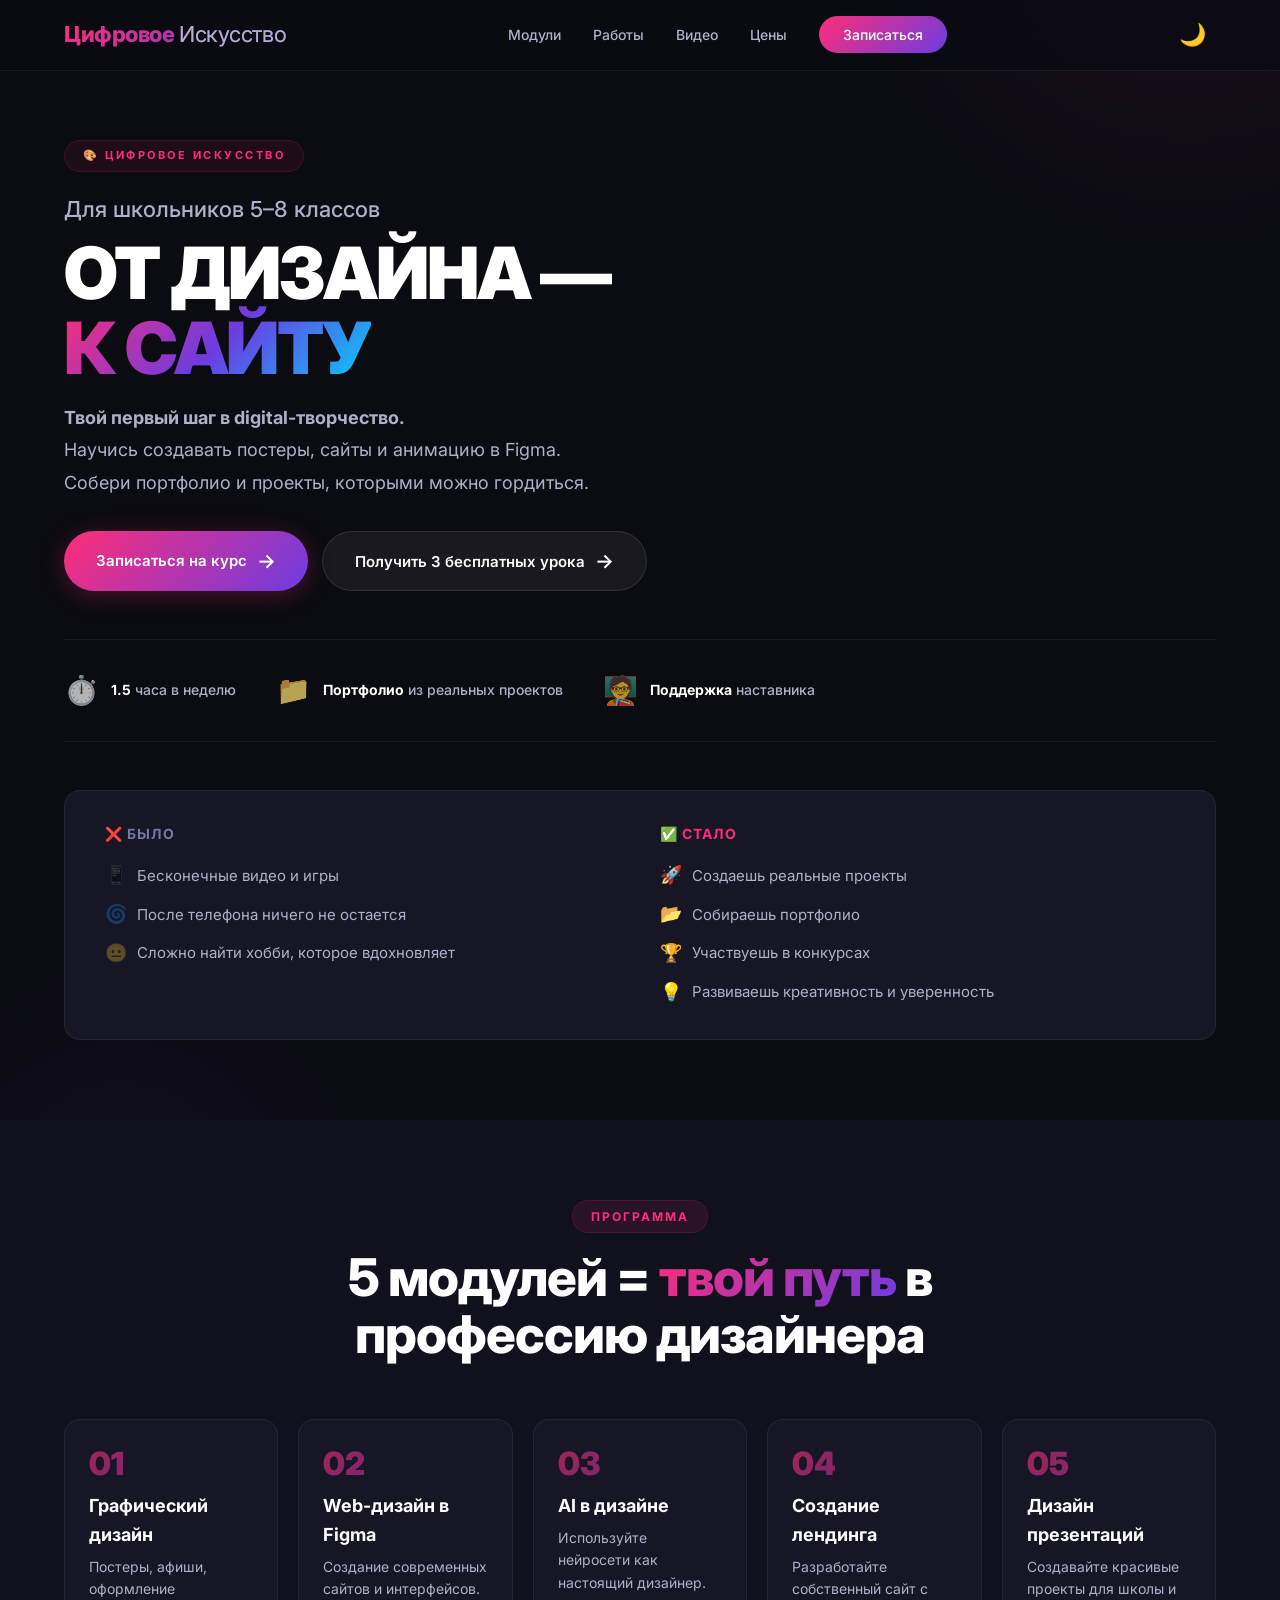
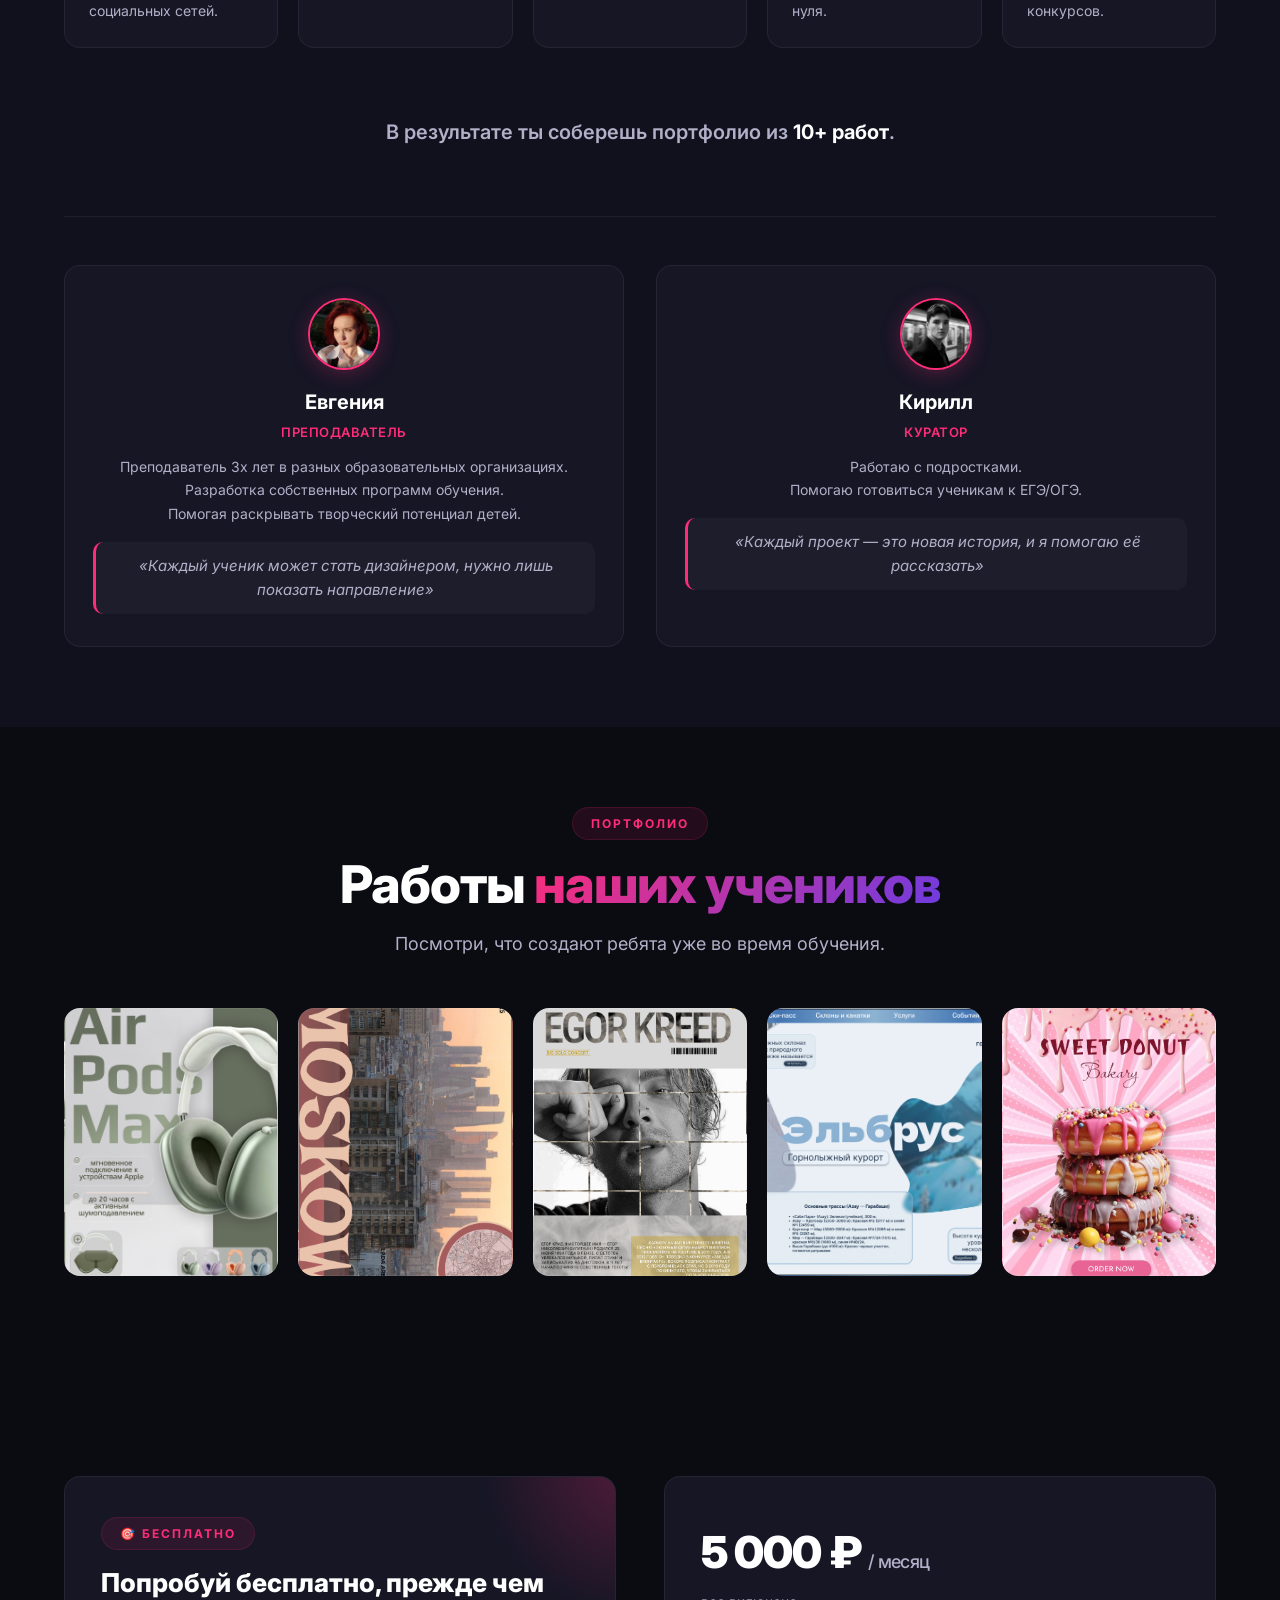
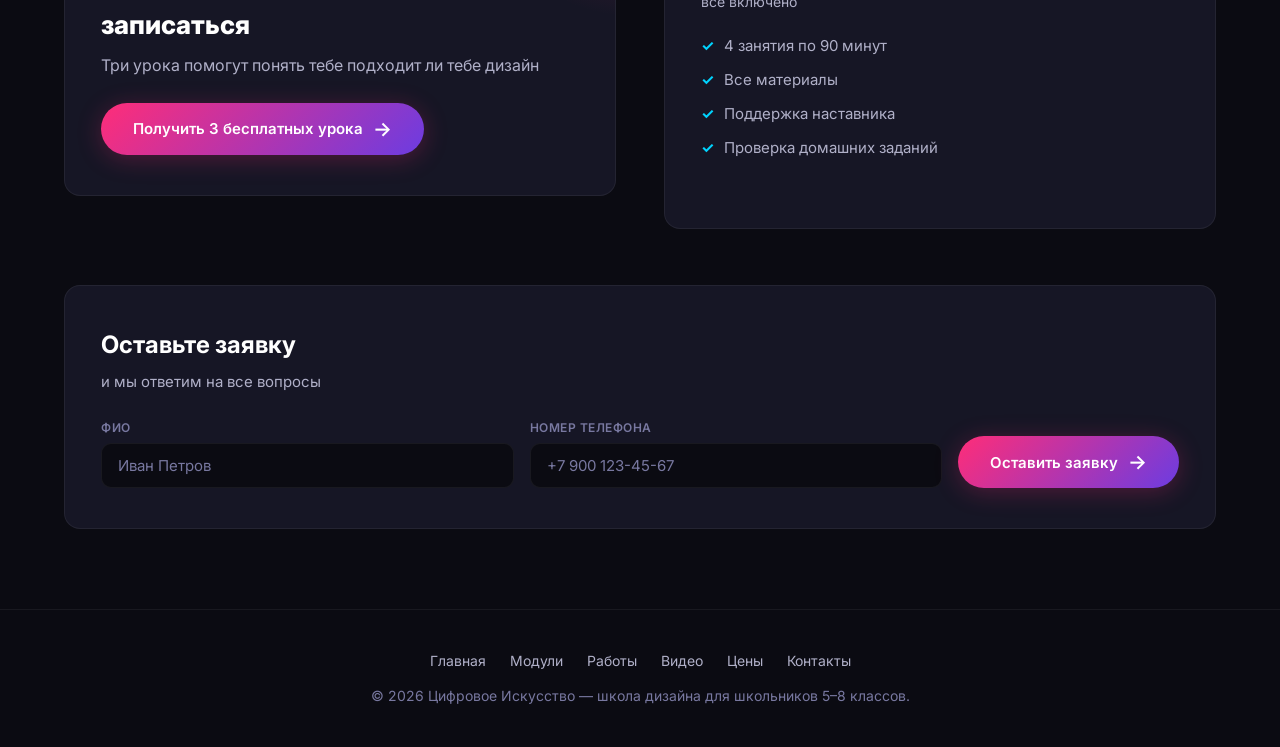
==== commit 382028c9: "Update index.html" ====
--- a/index.html
+++ b/index.html
@@ -21,6 +21,7 @@
             <ul class="nav-links" id="navLinks">
                 <li><a href="#modules">Модули</a></li>
                 <li><a href="#works">Работы</a></li>
+                <li><a href="#videosSection">Видео</a></li>
                 <li><a href="#pricing">Цены</a></li>
                 <li><a href="#contact" class="nav-cta">Записаться</a></li>
             </ul>
@@ -176,7 +177,7 @@
         </div>
     </section>
 
-    <!-- ========== РАБОТЫ УЧЕНИКОВ (БЕЗ ТЕКСТА) ========== -->
+    <!-- ========== РАБОТЫ УЧЕНИКОВ ========== -->
     <section class="section works anchor-offset" id="works">
         <div class="container">
 
@@ -197,17 +198,36 @@
         </div>
     </section>
 
+    <!-- ========== ВИДЕО (НА ГЛАВНОЙ, СКРЫТО ДО ДОСТУПА) ========== -->
+    <section class="section videos anchor-offset" id="videosSection" style="display: none;">
+        <div class="container">
+            <div class="section-label">📹 Видеоуроки</div>
+            <h2 class="section-title">Смотри <span class="highlight">наши уроки</span></h2>
+            <p class="section-sub">
+                Первые видеоролики будут доступны <strong>в течение сентября</strong>. Следите за обновлениями!
+            </p>
+            <div id="videoGallery" class="video-gallery">
+                <!-- Видео загружаются через JavaScript -->
+            </div>
+        </div>
+    </section>
+
     <!-- ========== МОДАЛЬНОЕ ОКНО ДЛЯ ДОСТУПА К ВИДЕО ========== -->
     <div class="modal-overlay" id="videoAccessModal">
         <div class="modal-box">
             <button class="modal-close" id="modalClose">&times;</button>
             <h3>🎬 Получите доступ к трём бесплатным урокам</h3>
-            <p>Введите ваш email, и мы отправим ссылки на видео.</p>
+            <p>Введите ваш email, и мы сообщим, когда видео будут опубликованы.</p>
+            <p style="color: var(--pink); font-weight: 600; margin-top: -8px;">
+                Первые ролики появятся в течение сентября.
+            </p>
             <form id="accessForm">
                 <input type="email" id="accessEmail" placeholder="Ваш email" required />
                 <button type="submit" class="btn btn-primary btn-arrow">Получить доступ</button>
             </form>
-            <p style="margin-top: 12px; font-size: 14px; color: var(--text-muted);">После ввода email вы будете перенаправлены на страницу с видео.</p>
+            <p style="margin-top: 12px; font-size: 14px; color: var(--text-muted);">
+                После ввода email раздел с видео станет доступен на этой странице.
+            </p>
         </div>
     </div>
 
@@ -266,6 +286,7 @@
                 <a href="#hero">Главная</a>
                 <a href="#modules">Модули</a>
                 <a href="#works">Работы</a>
+                <a href="#videosSection">Видео</a>
                 <a href="#pricing">Цены</a>
                 <a href="#contact">Контакты</a>
             </div>
@@ -277,4 +298,4 @@
 
     <script src="js/script.js"></script>
 </body>
-</html>+</html>
